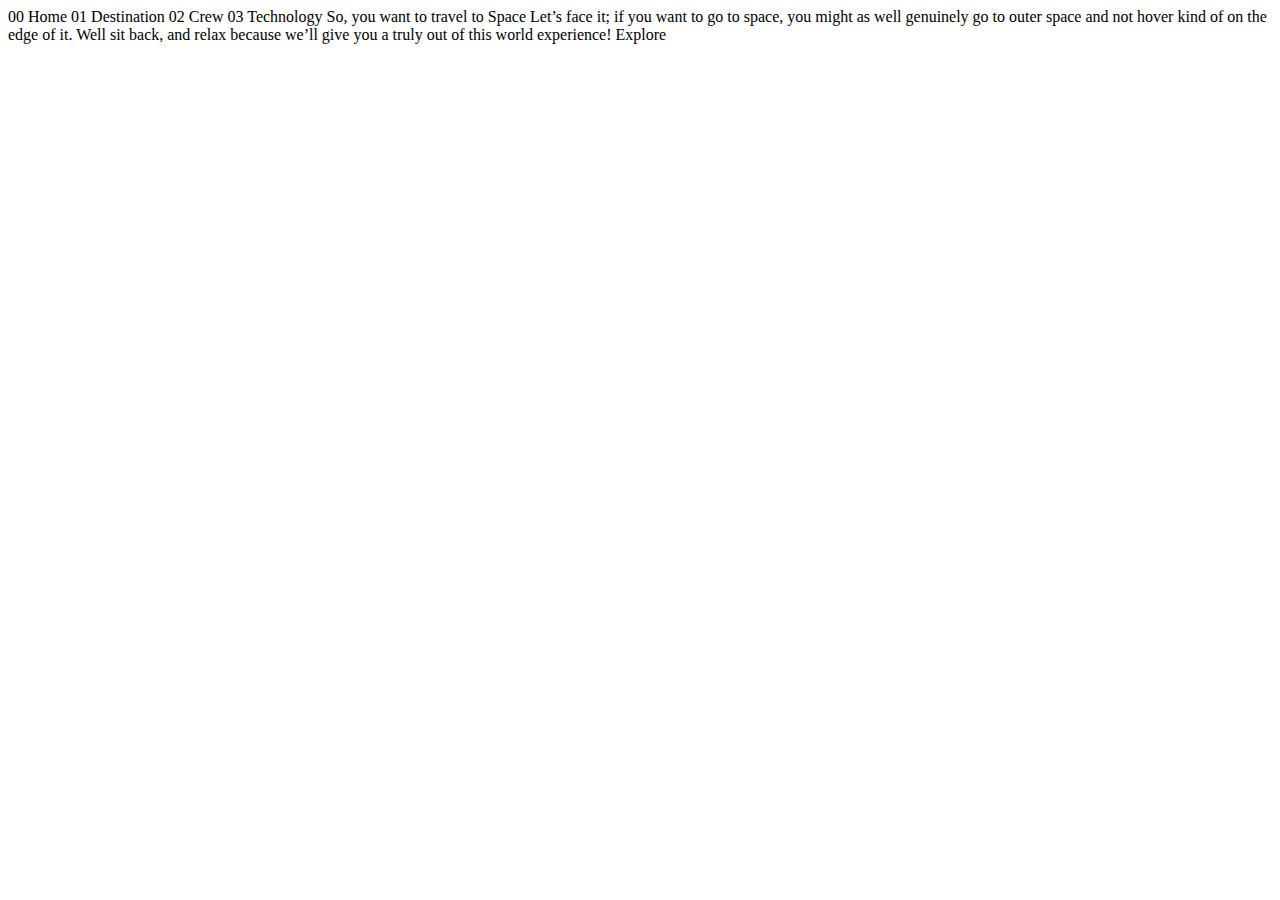
==== index.html @ 42a31067 "init" ====
<!DOCTYPE html>
<html lang="en">
<head>
  <meta charset="UTF-8">
  <meta name="viewport" content="width=device-width, initial-scale=1.0">

  <link rel="icon" type="image/png" sizes="32x32" href="./assets/favicon-32x32.png">
  
  <title>Frontend Mentor | Space tourism website</title>
</head>
<body>

  00 Home
  01 Destination
  02 Crew
  03 Technology

  So, you want to travel to
  Space
  Let’s face it; if you want to go to space, you might as well genuinely go to 
  outer space and not hover kind of on the edge of it. Well sit back, and relax 
  because we’ll give you a truly out of this world experience!

  Explore

</body>
</html>
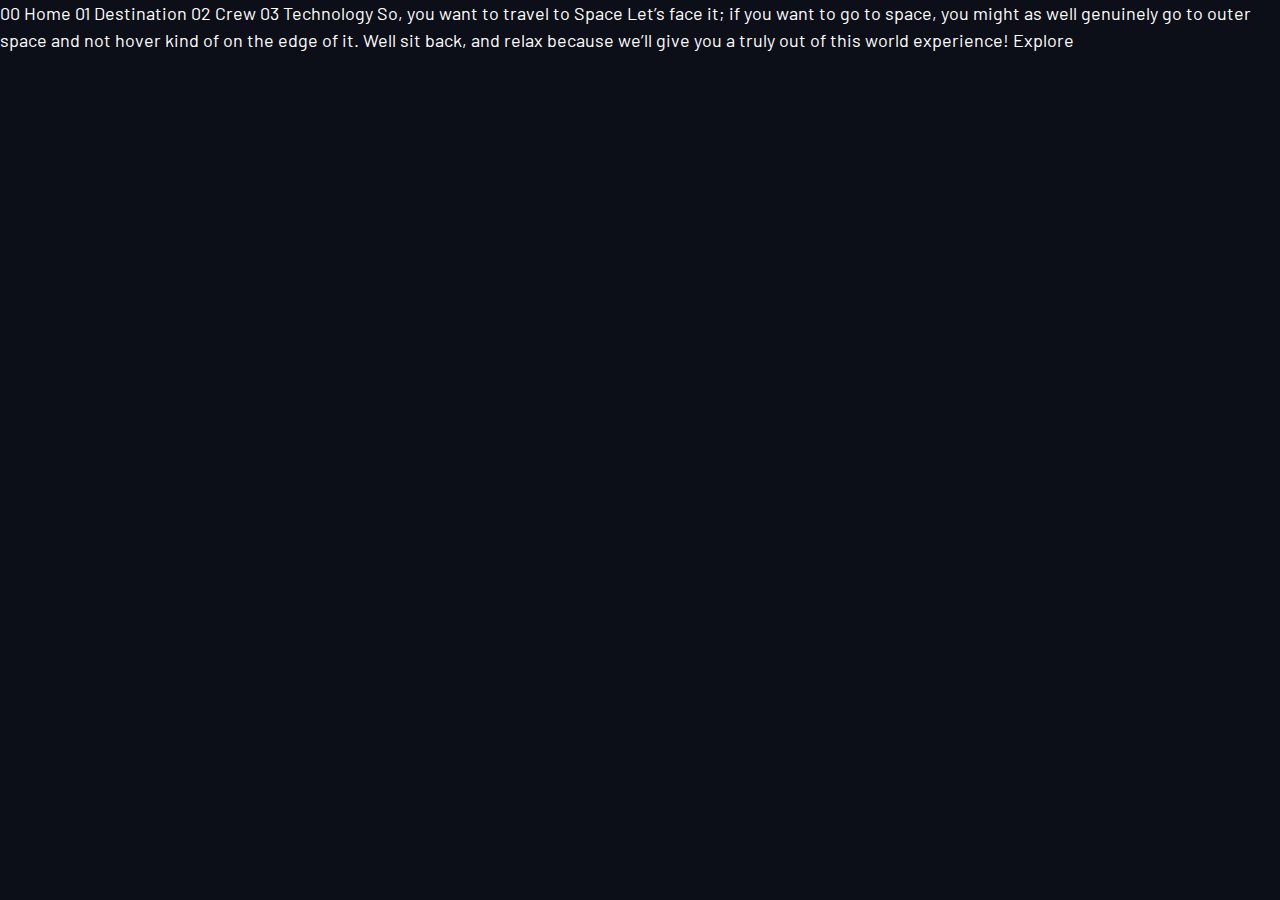
==== commit ee2bf32f: "css setup" ====
--- a/index.html
+++ b/index.html
@@ -5,6 +5,12 @@
   <meta name="viewport" content="width=device-width, initial-scale=1.0">
 
   <link rel="icon" type="image/png" sizes="32x32" href="./assets/favicon-32x32.png">
+  <!-- Google fonts -->
+  <link rel="preconnect" href="https://fonts.googleapis.com">
+  <link rel="preconnect" href="https://fonts.gstatic.com" crossorigin>
+  <link href="https://fonts.googleapis.com/css2?family=Barlow+Condensed:wght@400;700&family=Bellefair&family=Barlow:wght@400;700&display=swap"
+      rel="stylesheet">
+  <link rel="stylesheet" href="style.css">
   
   <title>Frontend Mentor | Space tourism website</title>
 </head>
--- a/style.css
+++ b/style.css
@@ -0,0 +1,223 @@
+/* ------------------------ */
+/* ----Custom properties----*/
+/* ------------------------ */
+
+:root {
+
+    /* Colors */
+    --clr-dark: 230 35% 7%;
+    --clr-light: 231 77% 90%;
+    --clr-white: 0 0% 100%;
+
+    /* font-sizes */
+    --fs-900: 9.375rem;
+    --fs-800: 6.25rem;
+    --fs-700: 3.5rem;
+    --fs-600: 2rem;
+    --fs-500: 1.75rem;
+    --fs-400: 1.125rem;
+    --fs-300: 1rem;
+    --fs-200: 0.875rem;
+
+    /* font-families */
+    --ff-serif: "Bellefair", serif;
+    --ff-sans-cond: "Barlow Condensed", sans-serif;
+    --ff-sans-normal: "Barlow", sans-serif;
+}
+
+/* ------------------- */
+/* -------Reset------- */
+/* ------------------- */
+
+
+/* Box Sizing */
+
+*,
+*::before
+*::after{
+    box-sizing: border-box;
+}
+
+/* Reset Margins */
+
+body,
+h1,
+h2,
+h3,
+h4,
+h5,
+h6,
+p,
+figure,
+picture{
+    margin: 0;
+}
+
+h1,
+h2,
+h3,
+h4,
+h5,
+h6,
+p {
+    font-weight: 400;
+}
+
+/* Set up the Body */
+
+body{
+    font-family: var(--ff-sans-normal);
+    font-size: var(--fs-400);
+    color: hsl( var(--clr-white) );
+    background-color: hsl( var(--clr-dark) );
+    line-height: 1.5;
+    min-height: 100vh;
+}
+
+/* Make images easier to work with */
+
+img,
+picture{
+    max-width: 100%;
+    display: block;
+}
+
+/* Make form elements easier to work with */
+
+input,
+button,
+textarea,
+select{
+    font: inherit;
+}
+
+/* Remove animations for people who turned them off */
+
+@media (prefers-reduced-motion: reduce){
+    *,
+    *::before,
+    *::after{
+        animation-duration: 0.01ms !important;
+        animation-iteration-count: 1 !important;
+        transition-duration: 0.01ms !important;
+        scroll-behavior: auto !important;
+    }
+}
+
+/* ------------------------- */
+/* -----Utility Classes----- */
+/* ------------------------- */
+
+.flex{
+    display: flex;
+    gap: var(--gap, 1rem);
+}
+
+.grid{
+    display: grid;
+    gap: var(--gap, 1rem);
+}
+
+.flow > *:where(:not(:first-child)) {
+    margin-top: var(--flow-space, 1rem);
+    outline: 1px solid red;
+}
+
+.container{
+    padding-inline: 2em;
+    margin-inline: auto;
+    max-width: 80rem;
+}
+
+.sr-only{
+    position: absolute;
+    width: 1px;
+    height: 1px;
+    padding: 0;
+    margin: -1px;
+    overflow: hidden;
+    clip: rect(0, 0, 0, 0);
+    white-space: nowrap;
+    border: 0;
+}
+
+/* Colors */
+
+.bg-dark{
+    background-color: hsl(var(--clr-dark));
+}
+
+.bg-accent{
+    background-color: hsl(var(--clr-light));
+}
+
+.bg-white{
+    background-color: hsl(var(--clr-white));
+}
+
+.text-dark{
+    color: hsl(var(--clr-dark));
+}
+
+.text-accent{
+    color: hsl(var(--clr-light));
+}
+
+.text-white{
+    color: hsl(var(--clr-white));
+}
+
+/* typography */
+
+.ff-serif { font-family: var(--ff-serif); } 
+.ff-sans-cond { font-family: var(--ff-sans-cond); } 
+.ff-sans-normal { font-family: var(--ff-sans-normal); } 
+
+.letter-spacing-1 { letter-spacing: 4.75px; } 
+.letter-spacing-2 { letter-spacing: 2.7px; } 
+.letter-spacing-3 { letter-spacing: 2.35px; } 
+
+.uppercase { text-transform: uppercase; }
+
+.fs-900 { font-size: var(--fs-900); }
+.fs-800 { font-size: var(--fs-800); }
+.fs-700 { font-size: var(--fs-700); }
+.fs-600 { font-size: var(--fs-600); }
+.fs-500 { font-size: var(--fs-500); }
+.fs-400 { font-size: var(--fs-400); }
+.fs-300 { font-size: var(--fs-300); }
+.fs-200 { font-size: var(--fs-200); }
+
+
+.fs-900,
+.fs-800,
+.fs-700,
+.fs-600 {
+    line-height: 1.1;
+}
+
+.numbered-title {
+    font-family: var(--ff-sans-cond);
+    font-size: var(--fs-500);
+    text-transform: uppercase;
+    letter-spacing: 4.72px; 
+}
+
+.numbered-title span {
+    margin-right: .5em;
+    font-weight: 700;
+    color: hsl( var(--clr-white) / .25);
+}
+
+/* ------------------------ */
+/* -------Components--------*/
+/* ------------------------ */
+
+.large-button {
+    display: grid;
+    place-items: center;
+    padding: 0 2em;
+    border-radius: 50%;
+    aspect-ratio: 1;
+    text-decoration: none;
+}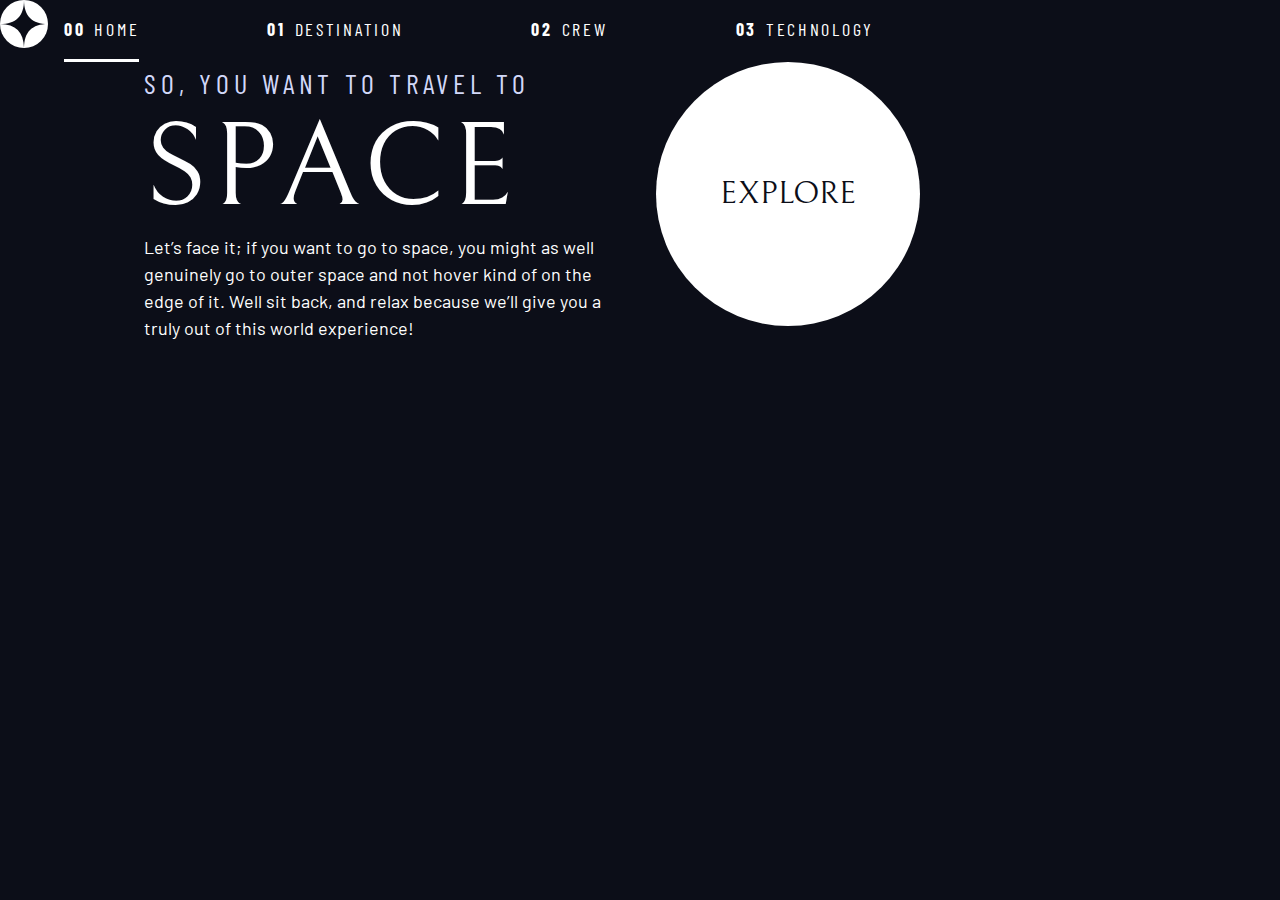
==== commit 1aa3e769: "11042024" ====
--- a/index.html
+++ b/index.html
@@ -1,33 +1,54 @@
 <!DOCTYPE html>
 <html lang="en">
-<head>
-  <meta charset="UTF-8">
-  <meta name="viewport" content="width=device-width, initial-scale=1.0">
+  <head>
+    <meta charset="UTF-8" />
+    <meta name="viewport" content="width=device-width, initial-scale=1.0" />
 
-  <link rel="icon" type="image/png" sizes="32x32" href="./assets/favicon-32x32.png">
-  <!-- Google fonts -->
-  <link rel="preconnect" href="https://fonts.googleapis.com">
-  <link rel="preconnect" href="https://fonts.gstatic.com" crossorigin>
-  <link href="https://fonts.googleapis.com/css2?family=Barlow+Condensed:wght@400;700&family=Bellefair&family=Barlow:wght@400;700&display=swap"
-      rel="stylesheet">
-  <link rel="stylesheet" href="style.css">
+    <link
+      rel="icon"
+      type="image/png"
+      sizes="32x32"
+      href="./assets/favicon-32x32.png"
+    />
+    <!-- Google fonts -->
+    <link rel="preconnect" href="https://fonts.googleapis.com" />
+    <link rel="preconnect" href="https://fonts.gstatic.com" crossorigin />
+    <link
+      href="https://fonts.googleapis.com/css2?family=Barlow+Condensed:wght@400;700&family=Bellefair&family=Barlow:wght@400;700&display=swap"
+      rel="stylesheet"
+    />
+    <link rel="stylesheet" href="style.css" />
+
+    <title>Frontend Mentor | Space tourism website</title>
+  </head>
+  <body class="home">
   
-  <title>Frontend Mentor | Space tourism website</title>
-</head>
-<body>
+    <header class="primary-header flex">
+      <div>
+        <img src="assets/shared/logo.svg" alt="Space travel logo" class="logo">
+      </div>
+      <nav>
+        <ul class="primary-navigation underline-indicators flex">
+          <li class="active"><a class="uppercase text-white letter-spacing-2 ff-sans-cond" href="index.html"><span>00</span>Home</a>
+          <li><a class="uppercase text-white letter-spacing-2 ff-sans-cond" href="destination.html"><span>01</span>Destination</a>
+          <li><a class="uppercase text-white letter-spacing-2 ff-sans-cond" href="crew.html"><span>02</span>Crew</a>
+          <li><a class="uppercase text-white letter-spacing-2 ff-sans-cond" href="technology.html"><span>03</span>Technology</a>
+          </ul>
+      </nav>
+    </header>
 
-  00 Home
-  01 Destination
-  02 Crew
-  03 Technology
-
-  So, you want to travel to
-  Space
-  Let’s face it; if you want to go to space, you might as well genuinely go to 
-  outer space and not hover kind of on the edge of it. Well sit back, and relax 
-  because we’ll give you a truly out of this world experience!
-
-  Explore
-
-</body>
-</html>+    <div class="grid-container">
+      <div>
+        <h1 class="text-accent fs-500 ff-sans-cond uppercase letter-spacing-1">So, you want to travel to
+        <span class="d-block fs-900 ff-serif text-white">Space</span></h1>
+        <p>Let’s face it; if you want to go to space, you might as well genuinely go to 
+        outer space and not hover kind of on the edge of it. Well sit back, and relax 
+        because we’ll give you a truly out of this world experience! </p>
+      </div>
+    
+      <div>
+        <a href="#" class="large-button uppercase ff-serif fs-600 text-dark bg-white">Explore</a>
+      </div>
+    </div>
+  </body>
+</html>
--- a/style.css
+++ b/style.css
@@ -3,26 +3,44 @@
 /* ------------------------ */
 
 :root {
-
-    /* Colors */
+    /* colors */
     --clr-dark: 230 35% 7%;
     --clr-light: 231 77% 90%;
     --clr-white: 0 0% 100%;
-
+    
     /* font-sizes */
-    --fs-900: 9.375rem;
-    --fs-800: 6.25rem;
-    --fs-700: 3.5rem;
-    --fs-600: 2rem;
+    --fs-900: clamp(5rem, 8vw + 1rem, 9.375rem);
+    --fs-800: 3.5rem;
+    --fs-700: 1.5rem;
+    --fs-600: 1rem;
     --fs-500: 1.75rem;
-    --fs-400: 1.125rem;
+    --fs-400: 0.9375rem;
     --fs-300: 1rem;
     --fs-200: 0.875rem;
-
+    
     /* font-families */
     --ff-serif: "Bellefair", serif;
     --ff-sans-cond: "Barlow Condensed", sans-serif;
     --ff-sans-normal: "Barlow", sans-serif;
+}
+
+@media (min-width: 35em) {
+    :root {
+        --fs-800: 5rem;
+        --fs-700: 2.5rem;
+        --fs-600: 1.5rem;
+        --fs-400: 1rem;
+    }
+}
+
+@media (min-width: 45em) {
+    :root {
+        /* font-sizes */
+        --fs-800: 6.25rem;
+        --fs-700: 3.5rem;
+        --fs-600: 2rem;
+        --fs-400: 1.125rem;
+    }
 }
 
 /* ------------------- */
@@ -72,6 +90,8 @@
     background-color: hsl( var(--clr-dark) );
     line-height: 1.5;
     min-height: 100vh;
+    display: grid;
+    grid-template-rows: min-content 1fr;
 }
 
 /* Make images easier to work with */
@@ -118,15 +138,37 @@
     gap: var(--gap, 1rem);
 }
 
+.d-block {
+    display: block;
+}
+
 .flow > *:where(:not(:first-child)) {
     margin-top: var(--flow-space, 1rem);
-    outline: 1px solid red;
 }
 
 .container{
     padding-inline: 2em;
     margin-inline: auto;
     max-width: 80rem;
+}
+
+.grid-container {
+    display: grid;
+}
+
+@media (min-width: 45rem) {
+    .grid-container {
+        column-gap: var(--container-gap, 2rem);
+        grid-template-columns: minmax(2rem, 1fr) repeat(2, minmax(0, 30rem)) minmax(2rem, 1fr);
+    }
+    
+    .grid-container > *:first-child {
+        grid-column: 2;
+    }
+
+    .grid-container > *:last-child {
+        grid-column: 3;
+    }
 }
 
 .sr-only{
@@ -214,10 +256,90 @@
 /* ------------------------ */
 
 .large-button {
-    display: grid;
+    position: relative;
+    z-index: 1;
+    display: inline-grid;
     place-items: center;
-    padding: 0 2em;
+    padding: 2em;
     border-radius: 50%;
     aspect-ratio: 1;
     text-decoration: none;
+}
+
+.large-button::after {
+    content: '';
+    position: absolute;
+    z-index: -1;
+    width: 100%;
+    height: 100%;
+    background: hsl( var(--clr-white) / .1);
+    border-radius: 50%;
+    opacity: 0;
+    transition: opacity 500ms linear, transform 750ms ease-in-out;
+}
+ 
+.large-button:hover::after,
+.large-button:focus::after {
+    opacity: 1;
+    transform: scale(1.5);
+}
+
+.primary-navigation {
+    --gap: 8rem;
+    list-style: none;
+    padding: 0;
+    margin: 0;
+}
+
+.primary-navigation a {
+    text-decoration: none;
+}
+
+.primary-navigation a > span {
+    font-weight: 700;
+    margin-right: .5em;
+}
+
+.underline-indicators > * {
+    cursor: pointer;
+    padding: var(--underline-gap, 1rem) 0;
+    border: 0;
+    border-bottom: .2rem solid hsl( var(--clr-white) / 0 );
+}
+
+.underline-indicators > li:hover,
+.underline-indicators > li:focus {
+    border-color: hsl( var(--clr-white) / .5);
+}
+
+.underline-indicators > button:hover,
+.underline-indicators > button:focus {
+    border-color: hsl( var(--clr-white) / .5);
+}
+
+.underline-indicators > .active,
+.underline-indicators > [aria-selected="true"] {
+    color: hsl( var(--clr-white) / 1);
+    border-color: hsl( var(--clr-white) / 1);
+}
+
+.tab-list {
+    --gap: 2rem;
+}
+
+.dot-indicators > * {
+    cursor: pointer;
+    border: 0;
+    border-radius: 50%;
+    padding: .5em;
+    background-color: hsl( var(--clr-white) / .25);
+}
+
+.dot-indicators > button:hover,
+.dot-indicators > button:focus {
+    background-color: hsl( var(--clr-white) / .5);
+}
+
+.dot-indicators > [aria-selected="true"] {
+    background-color: hsl( var(--clr-white) / 1); 
 }